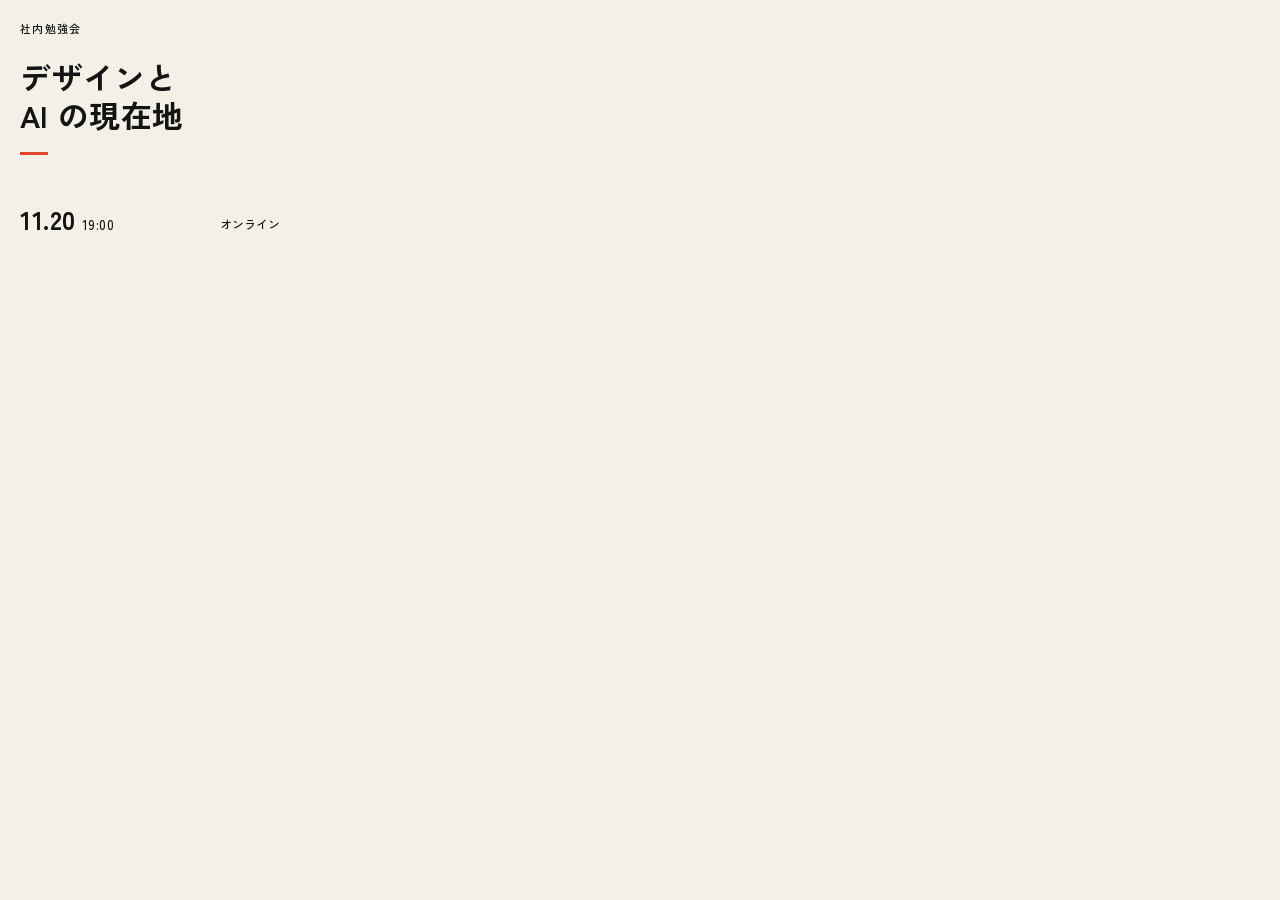
==== plugin/benchmark-starter/cases/starter-banner-good/work/banner/index.html @ 73255d2e "release: 2026-10-26 15fb478" ====
<!doctype html>
<html lang="ja"><head><meta charset="utf-8"><meta name="viewport" content="width=device-width,initial-scale=1"><link rel="preconnect" href="https://fonts.googleapis.com"><link rel="preconnect" href="https://fonts.gstatic.com" crossorigin><link rel="stylesheet" href="https://fonts.googleapis.com/css2?family=Zen+Kaku+Gothic+New:wght@500;700&display=swap">
<style>*{box-sizing:border-box;margin:0;padding:0}body{width:300px;height:250px;background:#f3f0e8;color:#141414;font-family:"Zen Kaku Gothic New",sans-serif;padding:20px 20px 18px;display:flex;flex-direction:column}
.label{font-size:11px;font-weight:500;letter-spacing:.12em}
h1{margin-top:22px;font-size:31px;font-weight:700;line-height:1.22;font-feature-settings:"palt";letter-spacing:.01em}
.rule{margin-top:18px;width:28px;height:3px;background:#e2452b}
.meta{margin-top:auto;display:flex;align-items:flex-end;justify-content:space-between}
.date{font-size:26px;font-weight:700;letter-spacing:.02em;line-height:1}
.date small{font-size:13px;font-weight:500;margin-left:6px}
.place{font-size:12px;font-weight:500}</style></head>
<body><p class="label">社内勉強会</p><h1>デザインと<br>AI の現在地</h1><div class="rule"></div>
<div class="meta"><p class="date">11.20<small>19:00</small></p><p class="place">オンライン</p></div></body></html>
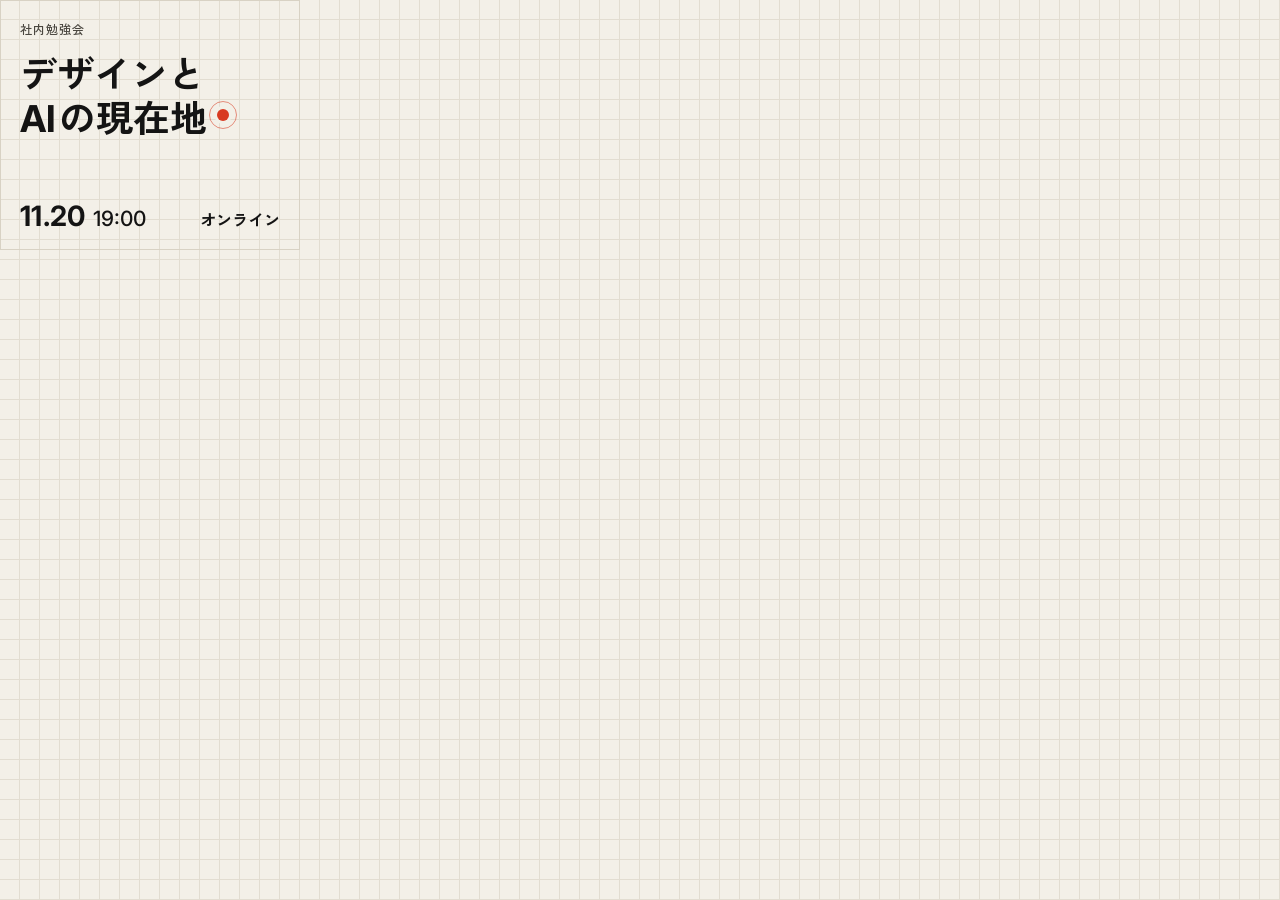
==== commit 2608d4cf: "release: 2026-10-27 d9cb915" ====
--- a/plugin/benchmark-starter/cases/starter-banner-good/work/banner/index.html
+++ b/plugin/benchmark-starter/cases/starter-banner-good/work/banner/index.html
@@ -1,12 +1,20 @@
 <!doctype html>
-<html lang="ja"><head><meta charset="utf-8"><meta name="viewport" content="width=device-width,initial-scale=1"><link rel="preconnect" href="https://fonts.googleapis.com"><link rel="preconnect" href="https://fonts.gstatic.com" crossorigin><link rel="stylesheet" href="https://fonts.googleapis.com/css2?family=Zen+Kaku+Gothic+New:wght@500;700&display=swap">
-<style>*{box-sizing:border-box;margin:0;padding:0}body{width:300px;height:250px;background:#f3f0e8;color:#141414;font-family:"Zen Kaku Gothic New",sans-serif;padding:20px 20px 18px;display:flex;flex-direction:column}
-.label{font-size:11px;font-weight:500;letter-spacing:.12em}
-h1{margin-top:22px;font-size:31px;font-weight:700;line-height:1.22;font-feature-settings:"palt";letter-spacing:.01em}
-.rule{margin-top:18px;width:28px;height:3px;background:#e2452b}
-.meta{margin-top:auto;display:flex;align-items:flex-end;justify-content:space-between}
-.date{font-size:26px;font-weight:700;letter-spacing:.02em;line-height:1}
-.date small{font-size:13px;font-weight:500;margin-left:6px}
-.place{font-size:12px;font-weight:500}</style></head>
-<body><p class="label">社内勉強会</p><h1>デザインと<br>AI の現在地</h1><div class="rule"></div>
-<div class="meta"><p class="date">11.20<small>19:00</small></p><p class="place">オンライン</p></div></body></html>
+<html lang="ja"><head><meta charset="utf-8"><meta name="viewport" content="width=device-width,initial-scale=1"><link rel="preconnect" href="https://fonts.googleapis.com"><link rel="preconnect" href="https://fonts.gstatic.com" crossorigin><link rel="stylesheet" href="https://fonts.googleapis.com/css2?family=Inter:wght@500;700&family=Zen+Kaku+Gothic+New:wght@500;700&display=swap">
+<!-- 題の「現在地」を、地図の格子と現在地のマーカーで見せる。文字の段階は 12/16/21/28/37（比率 1.33） -->
+<style>*{box-sizing:border-box;margin:0;padding:0}
+:root{--paper:#f3f0e8;--ink:#141414;--grid:#e2ddd1;--pin:#d83b22;--sub:#4a4740}
+body{width:300px;height:250px;background:var(--paper);color:var(--ink);font-family:"Inter","Zen Kaku Gothic New",sans-serif;padding:20px;display:flex;flex-direction:column;position:relative;overflow:hidden;
+  background-image:linear-gradient(var(--grid) 1px,transparent 1px),linear-gradient(90deg,var(--grid) 1px,transparent 1px);background-size:20px 20px;background-position:-1px -1px;box-shadow:inset 0 0 0 1px #d8d2c4}
+.label{font-size:12px;font-weight:500;letter-spacing:.08em;color:var(--sub)}
+h1{margin-top:16px;font-size:37px;font-weight:700;line-height:1.2;font-feature-settings:"palt";letter-spacing:0;word-break:auto-phrase}
+h1 .lat{margin-right:.08em}
+.pin{display:inline-block;position:relative;width:12px;height:12px;margin-left:10px;vertical-align:.32em}
+.pin::before{content:"";position:absolute;inset:0;border-radius:50%;background:var(--pin);box-shadow:0 0 0 3px var(--paper)}
+.pin::after{content:"";position:absolute;inset:-8px;border-radius:50%;border:1px solid var(--pin);opacity:.55}
+.meta{margin-top:auto;display:flex;align-items:baseline;gap:8px}
+.date{font-size:28px;font-weight:700;letter-spacing:.01em;line-height:1}
+.time{font-size:21px;font-weight:500;line-height:1}
+.place{margin-left:auto;font-size:16px;font-weight:700;line-height:1}</style></head>
+<body><p class="label">社内勉強会</p>
+<h1>デザインと<br><span class="lat">AI</span>の現在地<span class="pin" aria-hidden="true"></span></h1>
+<div class="meta"><p class="date">11.20</p><p class="time">19:00</p><p class="place">オンライン</p></div></body></html>
